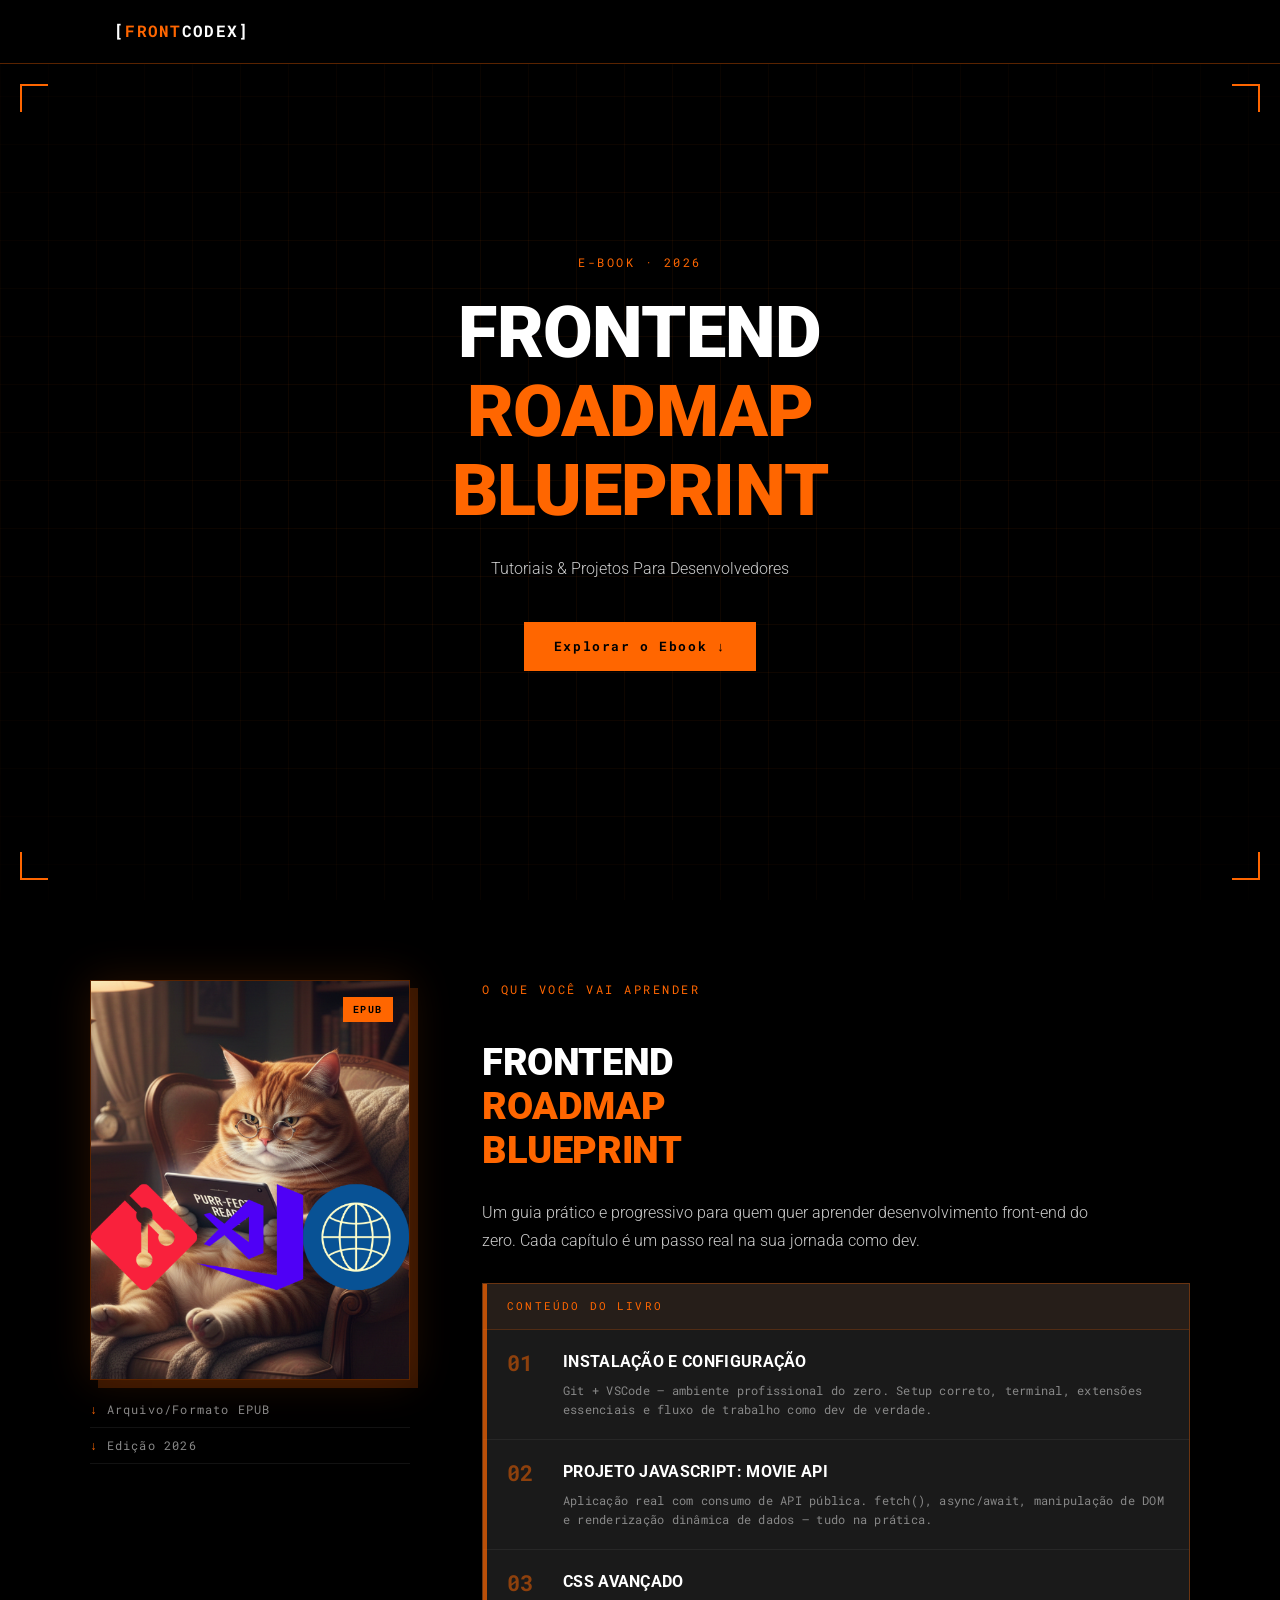
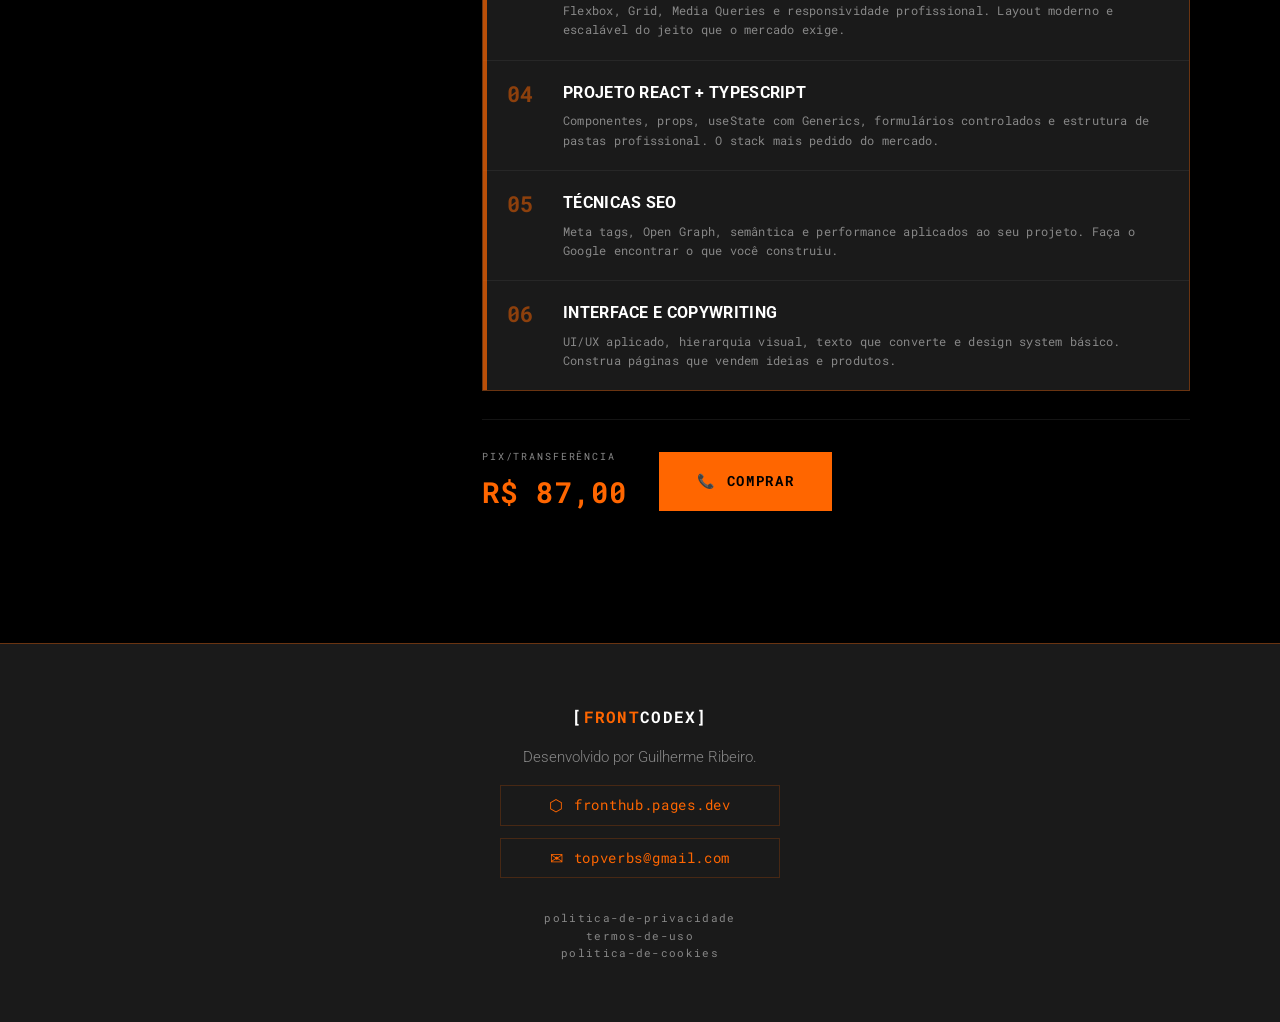
==== index.html @ acf7bf7c "newcodex" ====
<!DOCTYPE html>
<html lang="pt-BR">

<head>
     <meta charset="UTF-8" />
     <meta name="viewport" content="width=device-width, initial-scale=1.0" />
     <title>FRONTCODEX — Roadmap Blueprint 2026</title>
     <link rel="icon" type="image/png" href="./assets/book.png">

     <!-- Google Fonts: Roboto + Roboto Mono -->
     <link rel="preconnect" href="https://fonts.googleapis.com" />
     <link rel="preconnect" href="https://fonts.gstatic.com" crossorigin />
     <link href="https://fonts.googleapis.com/css2?family=Roboto:wght@300;400;700;900&family=Roboto+Mono:wght@400;700&display=swap"
          rel="stylesheet" />

     <!-- AOS CDN -->
     <link rel="stylesheet" href="https://unpkg.com/aos@2.3.4/dist/aos.css" />

     <!-- Estilos locais -->
     <link rel="stylesheet" href="style.css" />
</head>

<body>

     <!-- ═══════════════════════════════════════
       NAV BAR FIXA
  ════════════════════════════════════════ -->
     <nav class="navbar">
          <div class="nav-inner">
               <div class="nav-left">
                    <a href="index.html">
                         <span class="nav-logo">[<span class="accent">FRONT</span>CODEX]</span>
                    </a>
               </div>
          </div>
     </nav>

     <!-- ═══════════════════════════════════════
       HERO SECTION
  ════════════════════════════════════════ -->
     <section class="hero" id="hero">
          <div class="hero-grid-bg" aria-hidden="true"></div>

          <div class="hero-content" data-aos="fade-up" data-aos-duration="800">
               <p class="hero-label">E-BOOK · 2026</p>
               <h1 class="hero-title">
                    Frontend<br />
                    <span class="accent">Roadmap<br>Blueprint</span>
               </h1>
               <p class="hero-title-sub"></p>
               <p style="text-transform: capitalize;" class="hero-sub">
                    Tutoriais & projetos para desenvolvedores
               </p>
               <a href="#ebook" class="btn-primary">Explorar o Ebook ↓</a>
          </div>

          <div class="corner c-tl" aria-hidden="true"></div>
          <div class="corner c-tr" aria-hidden="true"></div>
          <div class="corner c-bl" aria-hidden="true"></div>
          <div class="corner c-br" aria-hidden="true"></div>
     </section>

     <!-- ═══════════════════════════════════════
       SEÇÃO DO E-BOOK
  ════════════════════════════════════════ -->
     <section class="ebook-section" id="ebook">
          <div class="ebook-inner">

               <!-- CAPA DO LIVRO -->
               <div class="book-cover-wrap" data-aos="fade-right" data-aos-duration="800">
                    <div class="book-cover-frame">
                         <img src="./assets/ebook.png" alt="Capa do Ebook: Roadmap Blueprint - Frontend 2026"
                              class="book-cover-img" />
                         <div class="book-badge">EPUB</div>
                    </div>
                    <div class="book-meta">
                         <span class="book-meta-item"><span class="accent">↓</span> Arquivo/Formato EPUB</span>
                         <span class="book-meta-item"><span class="accent">↓</span> Edição 2026</span>

                    </div>
               </div>

               <!-- CONTEÚDO / ÍNDICE -->
               <div class="book-details" data-aos="fade-left" data-aos-duration="800" data-aos-delay="100">
                    <p class="section-label" style="text-align:left; margin-bottom: 12px;">O que você vai aprender</p>
                    <h2 class="book-main-title">Frontend<br /><span class="accent">Roadmap<br>Blueprint</span></h2>
                    <p class="book-desc">
                         Um guia prático e progressivo para quem quer aprender desenvolvimento front-end do zero.
                         Cada capítulo é um passo real na sua jornada como dev.
                    </p>

                    <!-- ÍNDICE / SUMÁRIO -->
                    <div class="summary-wrap">
                         <p class="summary-label">CONTEÚDO DO LIVRO</p>

                         <div class="summary-chapter">
                              <div class="chapter-num">01</div>
                              <div class="chapter-body">
                                   <h3 class="chapter-title">Instalação e Configuração</h3>
                                   <p class="chapter-desc">Git + VSCode — ambiente profissional do zero. Setup correto,
                                        terminal, extensões essenciais e fluxo de trabalho como dev de verdade.</p>
                              </div>
                         </div>

                         <div class="summary-chapter">
                              <div class="chapter-num">02</div>
                              <div class="chapter-body">
                                   <h3 class="chapter-title">Projeto JavaScript: Movie API</h3>
                                   <p class="chapter-desc">Aplicação real com consumo de API pública. fetch(),
                                        async/await, manipulação de DOM e renderização dinâmica de dados — tudo na
                                        prática.</p>
                              </div>
                         </div>

                         <div class="summary-chapter">
                              <div class="chapter-num">03</div>
                              <div class="chapter-body">
                                   <h3 class="chapter-title">CSS Avançado</h3>
                                   <p class="chapter-desc">Flexbox, Grid, Media Queries e responsividade profissional.
                                        Layout moderno e escalável do jeito que o mercado exige.</p>
                              </div>
                         </div>

                         <div class="summary-chapter">
                              <div class="chapter-num">04</div>
                              <div class="chapter-body">
                                   <h3 class="chapter-title">Projeto React + TypeScript</h3>
                                   <p class="chapter-desc">Componentes, props, useState com Generics, formulários
                                        controlados e estrutura de pastas profissional. O stack mais pedido do mercado.
                                   </p>
                              </div>
                         </div>

                         <div class="summary-chapter">
                              <div class="chapter-num">05</div>
                              <div class="chapter-body">
                                   <h3 class="chapter-title">Técnicas SEO</h3>
                                   <p class="chapter-desc">Meta tags, Open Graph, semântica e performance aplicados ao
                                        seu projeto. Faça o Google encontrar o que você construiu.</p>
                              </div>
                         </div>

                         <div class="summary-chapter">
                              <div class="chapter-num">06</div>
                              <div class="chapter-body">
                                   <h3 class="chapter-title">Interface e Copywriting</h3>
                                   <p class="chapter-desc">UI/UX aplicado, hierarquia visual, texto que converte e
                                        design system básico. Construa páginas que vendem ideias e produtos.</p>
                              </div>
                         </div>
                    </div>

                    <!-- PREÇO + BOTÃO COMPRAR -->
                    <div class="buy-block">
                         <div class="buy-price-wrap">
                              <span class="buy-label">Pix/Transferência</span>
                              <span class="card-price">R$ 87,00</span>
                         </div>
                         <a href="https://wa.me/5531996981103" class="btn-primary btn-buy">📞 COMPRAR</a>
                    </div>

               </div>
          </div>
     </section>

     <!-- ═══════════════════════════════════════
       FOOTER COM CONTATOS
  ════════════════════════════════════════ -->
     <footer class="footer" id="contato">
          <div class="footer-inner" data-aos="fade-up">
               <span class="nav-logo">[<span class="accent">FRONT</span>CODEX]</span>
               <p class="footer-desc">Desenvolvido por Guilherme Ribeiro.</p>
               <div class="footer-contacts">

                    <a href="https://fronthub.pages.dev" target="_blank" rel="noopener">
                         <span class="contact-icon">⬡</span> fronthub.pages.dev
                    </a>
                    <a href="mailto:topverbs@gmail.com">
                         <span class="contact-icon">✉</span> topverbs@gmail.com
                    </a>
               </div>
               <p class="footer-copy">
                    <a href="./docs/politica-de-privacidade.html">politica-de-privacidade</a>
                    <br>
                    <a href="./docs/termos-de-uso.html">termos-de-uso</a>
                    <br>
                    <a href="./docs/politica-de-cookies.html">politica-de-cookies</a>
               </p>
          </div>
     </footer>

     <!-- AOS JS CDN -->
     <script src="https://unpkg.com/aos@2.3.4/dist/aos.js"></script>
     <script src="script.js"></script>

</body>

</html>
---- style.css ----
/* ═══════════════════════════════════════════════════════
   style.css — FrontBooks Landing Page
   Tema: Retrô Terminal / TRON / High-Contrast Industrial
════════════════════════════════════════════════════════ */

/* ── VARIÁVEIS ── */
:root {
     --black: #000000;
     --orange: #FF6600;
     --orange-dim: #cc5200;
     --orange-glow: rgba(255, 102, 0, 0.18);
     --white: #ffffff;
     --grey-light: #cccccc;
     --grey-mid: #888888;
     --grey-dark: #1a1a1a;
     --border: rgba(255, 102, 0, 0.35);
     --font-main: 'Roboto', sans-serif;
     --font-mono: 'Roboto Mono', monospace;
     --nav-h: 64px;
}

/* ── RESET ── */
*,
*::before,
*::after {
     box-sizing: border-box;
     margin: 0;
     padding: 0;
}

html {
     scroll-behavior: smooth;
     font-size: 16px;
}

body {
     background-color: var(--black);
     color: var(--white);
     font-family: var(--font-main);
     line-height: 1.6;
     overflow-x: hidden;
}

a {
     color: inherit;
     text-decoration: none;
}

/* ── UTILITÁRIOS ── */
.accent {
     color: var(--orange);
}

/* ══════════════════════════════════════════════════════
   NAV BAR FIXA
══════════════════════════════════════════════════════ */
.navbar {
     position: fixed;
     top: 0;
     left: 0;
     width: 100%;
     height: var(--nav-h);
     background: rgba(0, 0, 0, 0.92);
     border-bottom: 1px solid var(--border);
     backdrop-filter: blur(6px);
     z-index: 999;
}

.nav-inner {
     max-width: 1100px;
     margin: 0 auto;
     height: 100%;
     padding: 0 24px;
     display: flex;
     align-items: center;
     justify-content: flex-start;
}

.nav-left {
     display: flex;
     align-items: center;
     gap: 28px;
}

.nav-logo {
     font-family: var(--font-mono);
     font-size: 1rem;
     font-weight: 700;
     letter-spacing: 0.08em;
     color: var(--white);
     user-select: none;
}

.nav-links {
     display: flex;
     align-items: center;
     gap: 28px;
}

.nav-links a {
     font-family: var(--font-mono);
     font-size: 0.78rem;
     letter-spacing: 0.1em;
     color: var(--grey-light);
     transition: color 0.2s;
}

.nav-links a:hover {
     color: var(--orange);
}

.btn-nav {
     font-family: var(--font-mono);
     font-size: 0.75rem;
     font-weight: 700;
     letter-spacing: 0.12em;
     color: var(--orange) !important;
     border: 1px solid var(--orange);
     padding: 8px 18px;
     transition: background 0.2s, color 0.2s;
}

.btn-nav:hover {
     background: var(--orange);
     color: var(--black) !important;
}

/* ══════════════════════════════════════════════════════
   BOTÃO PRIMÁRIO
══════════════════════════════════════════════════════ */
.btn-primary {
     display: inline-block;
     font-family: var(--font-mono);
     font-size: 0.82rem;
     font-weight: 700;
     letter-spacing: 0.12em;
     color: var(--black);
     background: var(--orange);
     border: 2px solid var(--orange);
     padding: 12px 28px;
     cursor: pointer;
     transition: background 0.2s, color 0.2s, box-shadow 0.2s;
     white-space: nowrap;
}

.btn-primary:hover {
     background: transparent;
     color: var(--orange);
     box-shadow: 0 0 18px var(--orange-glow);
}

/* ══════════════════════════════════════════════════════
   HERO SECTION
══════════════════════════════════════════════════════ */
.hero {
     position: relative;
     min-height: 100vh;
     display: flex;
     align-items: center;
     justify-content: center;
     padding: calc(var(--nav-h) + 40px) 24px 80px;
     overflow: hidden;
}

.hero-grid-bg {
     position: absolute;
     inset: 0;
     background-image:
          linear-gradient(rgba(255, 102, 0, 0.06) 1px, transparent 1px),
          linear-gradient(90deg, rgba(255, 102, 0, 0.06) 1px, transparent 1px);
     background-size: 48px 48px;
     pointer-events: none;
     z-index: 0;
}

.hero::before {
     content: '';
     position: absolute;
     inset: 0;
     background: radial-gradient(ellipse at center, transparent 40%, rgba(0, 0, 0, 0.85) 100%);
     z-index: 1;
     pointer-events: none;
}

.hero-content {
     position: relative;
     z-index: 2;
     text-align: center;
     max-width: 820px;
}

.hero-label {
     font-family: var(--font-mono);
     font-size: 0.78rem;
     letter-spacing: 0.2em;
     color: var(--orange);
     margin-bottom: 20px;
     text-transform: uppercase;
}

.hero-title {
     font-family: var(--font-main);
     font-size: clamp(2.2rem, 6vw, 4.5rem);
     font-weight: 900;
     line-height: 1.1;
     letter-spacing: -0.01em;
     text-transform: uppercase;
     color: var(--white);
     margin-bottom: 12px;
}

.hero-title-sub {
     font-family: var(--font-mono);
     font-size: clamp(0.9rem, 2vw, 1.1rem);
     font-weight: 700;
     letter-spacing: 0.15em;
     color: var(--orange);
     text-transform: uppercase;
     margin-bottom: 24px;
}

.hero-sub {
     font-size: 1rem;
     color: var(--grey-light);
     font-weight: 300;
     margin-bottom: 40px;
     line-height: 1.7;
}

.corner {
     position: absolute;
     width: 28px;
     height: 28px;
     z-index: 2;
     pointer-events: none;
}

.c-tl {
     top: calc(var(--nav-h) + 20px);
     left: 20px;
     border-top: 2px solid var(--orange);
     border-left: 2px solid var(--orange);
}

.c-tr {
     top: calc(var(--nav-h) + 20px);
     right: 20px;
     border-top: 2px solid var(--orange);
     border-right: 2px solid var(--orange);
}

.c-bl {
     bottom: 20px;
     left: 20px;
     border-bottom: 2px solid var(--orange);
     border-left: 2px solid var(--orange);
}

.c-br {
     bottom: 20px;
     right: 20px;
     border-bottom: 2px solid var(--orange);
     border-right: 2px solid var(--orange);
}

/* ══════════════════════════════════════════════════════
   SEÇÃO E-BOOK (PRODUTO ÚNICO)
══════════════════════════════════════════════════════ */
.ebook-section {
     padding: 80px 24px 100px;
}

.ebook-inner {
     max-width: 1100px;
     margin: 0 auto;
     display: grid;
     grid-template-columns: 320px 1fr;
     gap: 72px;
     align-items: start;
}

/* ── CAPA DO LIVRO ── */
.book-cover-wrap {
     position: sticky;
     top: calc(var(--nav-h) + 32px);
     display: flex;
     flex-direction: column;
     align-items: center;
     gap: 20px;
}

.book-cover-frame {
     position: relative;
     width: 100%;
     aspect-ratio: 4 / 5;
     border: 1px solid var(--border);
     overflow: hidden;
     box-shadow: 0 0 40px rgba(255, 102, 0, 0.15), 8px 8px 0 rgba(255, 102, 0, 0.2);
     transition: box-shadow 0.3s;
}

.book-cover-frame:hover {
     box-shadow: 0 0 60px rgba(255, 102, 0, 0.3), 8px 8px 0 rgba(255, 102, 0, 0.4);
}

.book-cover-img {
     width: 100%;
     height: 100%;
     object-fit: cover;
     display: block;
}

.book-badge {
     position: absolute;
     top: 16px;
     right: 16px;
     font-family: var(--font-mono);
     font-size: 0.65rem;
     font-weight: 700;
     letter-spacing: 0.15em;
     color: var(--black);
     background: var(--orange);
     padding: 4px 10px;
}

.book-meta {
     display: flex;
     flex-direction: column;
     gap: 8px;
     width: 100%;
}

.book-meta-item {
     font-family: var(--font-mono);
     font-size: 0.75rem;
     letter-spacing: 0.1em;
     color: var(--grey-mid);
     border-bottom: 1px solid rgba(255, 255, 255, 0.07);
     padding-bottom: 8px;
}

/* ── DETALHES DO LIVRO ── */
.book-details {
     display: flex;
     flex-direction: column;
     gap: 28px;
}

.section-label {
     font-family: var(--font-mono);
     font-size: 0.78rem;
     letter-spacing: 0.2em;
     color: var(--orange);
     text-transform: uppercase;
}

.book-main-title {
     font-size: clamp(1.6rem, 3vw, 2.4rem);
     font-weight: 900;
     line-height: 1.15;
     letter-spacing: -0.01em;
     text-transform: uppercase;
     color: var(--white);
}

.book-desc {
     font-size: 0.97rem;
     color: var(--grey-light);
     font-weight: 300;
     line-height: 1.75;
     max-width: 620px;
}

/* ── SUMÁRIO / ÍNDICE ── */
.summary-wrap {
     display: flex;
     flex-direction: column;
     gap: 0;
     border: 1px solid var(--border);
     background: var(--grey-dark);
     position: relative;
}

.summary-wrap::before {
     content: '';
     position: absolute;
     left: 0;
     top: 0;
     bottom: 0;
     width: 4px;
     background: var(--orange);
     opacity: 0.7;
}

.summary-label {
     font-family: var(--font-mono);
     font-size: 0.68rem;
     letter-spacing: 0.2em;
     color: var(--orange);
     padding: 14px 20px 14px 24px;
     border-bottom: 1px solid rgba(255, 102, 0, 0.2);
     background: rgba(255, 102, 0, 0.05);
}

.summary-chapter {
     display: flex;
     align-items: flex-start;
     gap: 20px;
     padding: 20px 24px;
     border-bottom: 1px solid rgba(255, 255, 255, 0.06);
     transition: background 0.2s;
}

.summary-chapter:last-child {
     border-bottom: none;
}

.summary-chapter:hover {
     background: rgba(255, 102, 0, 0.05);
}

.chapter-num {
     font-family: var(--font-mono);
     font-size: 1.4rem;
     font-weight: 700;
     color: var(--orange);
     opacity: 0.5;
     line-height: 1.2;
     min-width: 36px;
     flex-shrink: 0;
}

.chapter-body {
     display: flex;
     flex-direction: column;
     gap: 6px;
}

.chapter-title {
     font-size: 0.97rem;
     font-weight: 700;
     letter-spacing: 0.02em;
     color: var(--white);
     text-transform: uppercase;
}

.chapter-desc {
     font-family: var(--font-mono);
     font-size: 0.75rem;
     color: var(--grey-mid);
     line-height: 1.6;
     letter-spacing: 0.02em;
}

/* ── BLOCO DE COMPRA ── */
.buy-block {
     display: flex;
     align-items: center;
     gap: 32px;
     padding: 28px 0;
     border-top: 1px solid rgba(255, 255, 255, 0.08);
     flex-wrap: wrap;
}

.buy-price-wrap {
     display: flex;
     flex-direction: column;
     gap: 4px;
}

.buy-label {
     font-family: var(--font-mono);
     font-size: 0.65rem;
     letter-spacing: 0.18em;
     color: var(--grey-mid);
     text-transform: uppercase;
}

.card-price {
     font-family: var(--font-mono);
     font-size: 1.8rem;
     font-weight: 700;
     color: var(--orange);
     letter-spacing: 0.04em;
}

.btn-buy {
     font-size: 0.88rem;
     padding: 16px 36px;
}

/* ══════════════════════════════════════════════════════
   FOOTER
══════════════════════════════════════════════════════ */
.footer {
     background: var(--grey-dark);
     border-top: 1px solid var(--border);
     padding: 60px 24px;
     text-align: center;
}

.footer-inner {
     max-width: 600px;
     margin: 0 auto;
     display: flex;
     flex-direction: column;
     align-items: center;
     gap: 16px;
}

.footer-desc {
     font-size: 0.92rem;
     color: var(--grey-mid);
     font-weight: 300;
}

.footer-contacts {
     display: flex;
     flex-direction: column;
     gap: 12px;
     align-items: center;
}

.footer-contacts a {
     font-family: var(--font-mono);
     font-size: 0.88rem;
     color: var(--orange);
     letter-spacing: 0.05em;
     display: flex;
     align-items: center;
     gap: 10px;
     padding: 8px 20px;
     border: 1px solid rgba(255, 102, 0, 0.2);
     transition: border-color 0.2s, background 0.2s, color 0.2s;
     min-width: 280px;
     justify-content: center;
}

.footer-contacts a:hover {
     border-color: var(--orange);
     background: var(--orange-glow);
     color: var(--white);
}

.contact-icon {
     font-size: 1rem;
     color: var(--orange);
     line-height: 1;
}

.footer-copy {
     font-family: var(--font-mono);
     font-size: 0.68rem;
     letter-spacing: 0.12em;
     color: var(--grey-mid);
     margin-top: 16px;
}

/* ══════════════════════════════════════════════════════
   RESPONSIVIDADE
══════════════════════════════════════════════════════ */
@media (max-width: 900px) {
     .ebook-inner {
          grid-template-columns: 1fr;
          gap: 48px;
     }

     .book-cover-wrap {
          position: static;
          max-width: 320px;
          margin: 0 auto;
     }
}

@media (max-width: 768px) {
     .nav-links a:not(.btn-nav) {
          display: none;
     }

     .hero-title {
          font-size: clamp(1.9rem, 9vw, 3rem);
     }

     .hero-sub {
          font-size: 0.92rem;
     }

     .buy-block {
          flex-direction: column;
          align-items: flex-start;
          gap: 20px;
     }

     .btn-buy {
          width: 100%;
          text-align: center;
     }
}

@media (max-width: 480px) {
     .hero-label {
          font-size: 0.65rem;
     }

     .section-label {
          font-size: 0.65rem;
     }

     .ebook-section {
          padding: 60px 16px 80px;
     }

     .summary-chapter {
          padding: 16px 16px 16px 20px;
          gap: 14px;
     }

     .chapter-num {
          font-size: 1.1rem;
     }
}
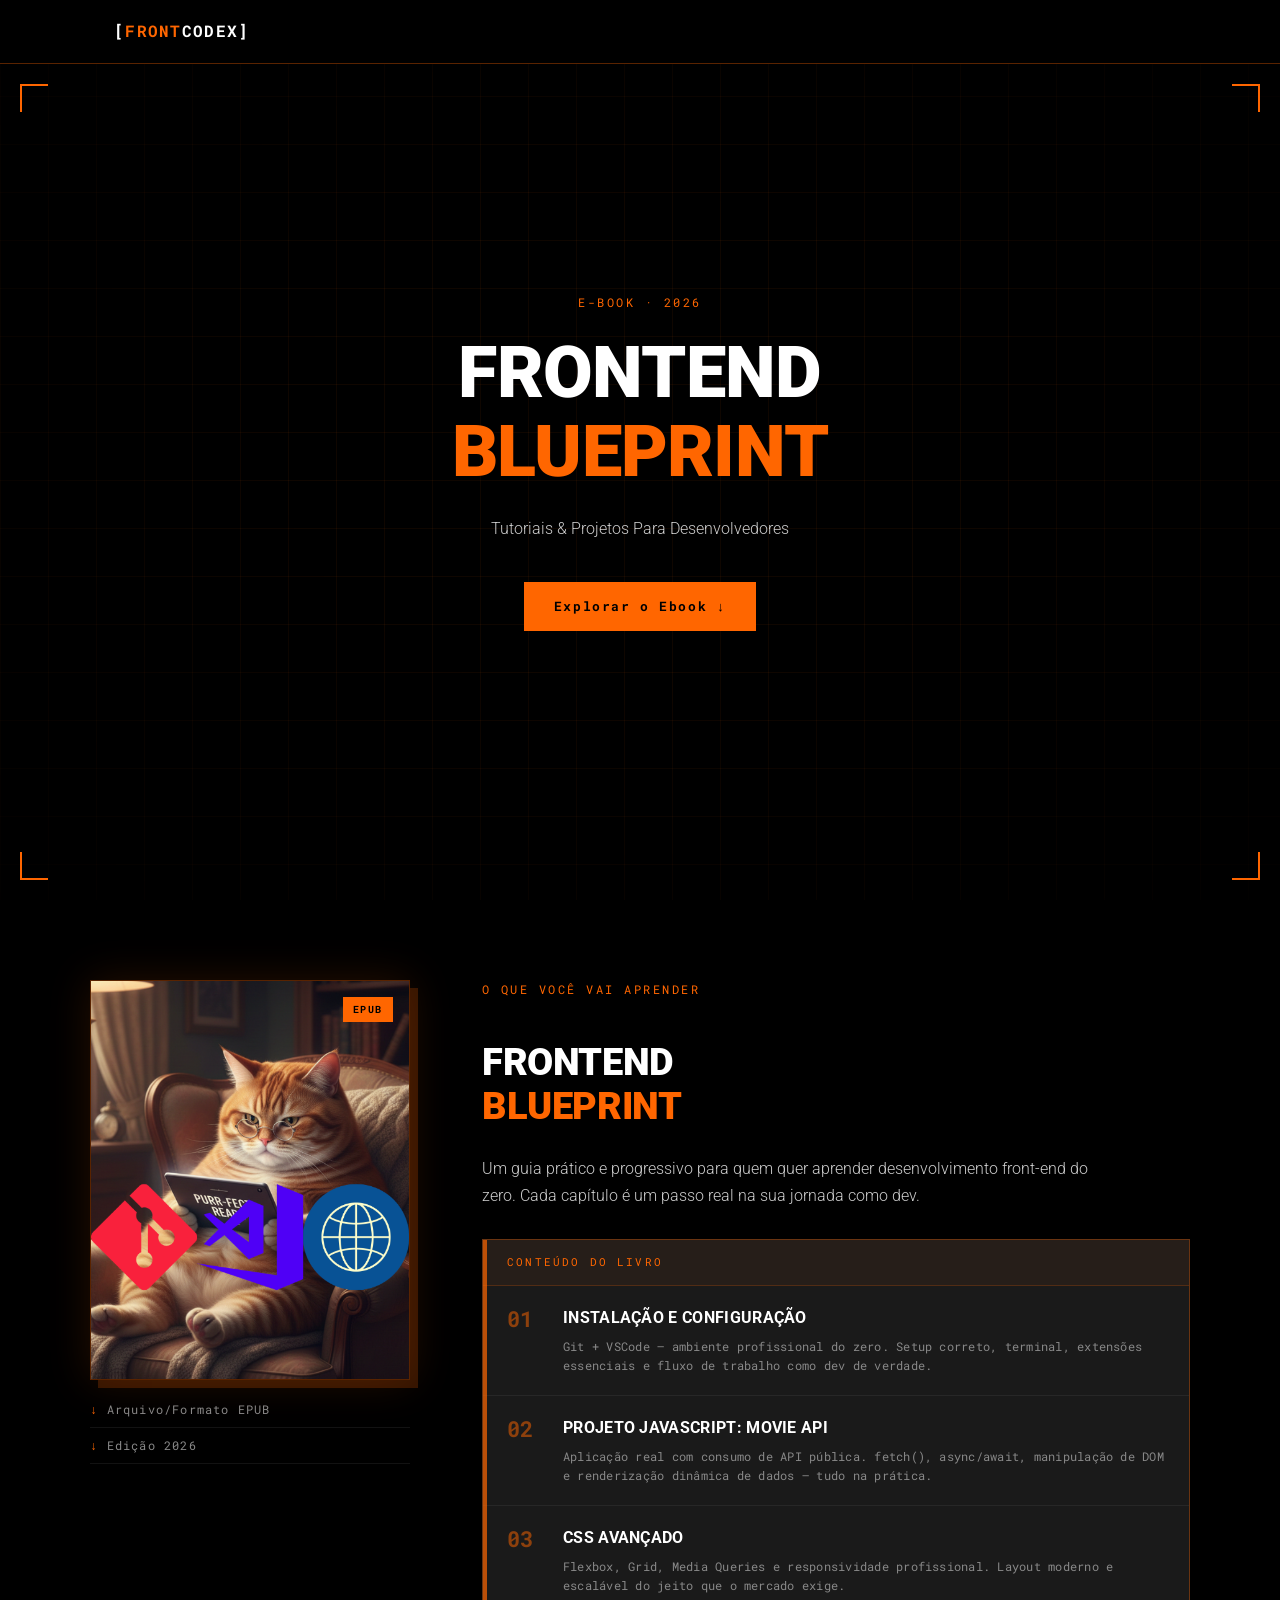
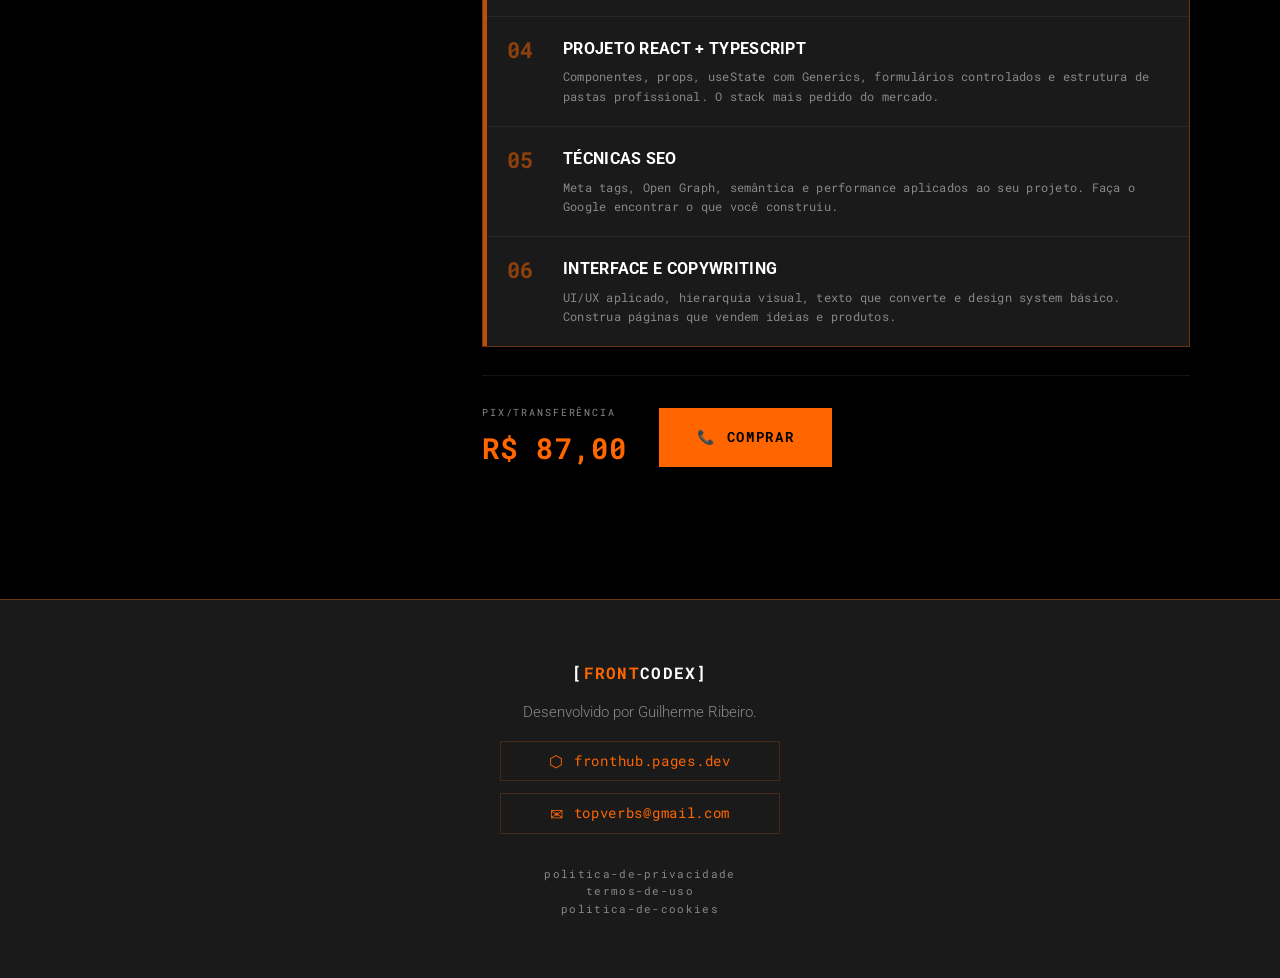
==== commit 86ff2683: "newentry" ====
--- a/index.html
+++ b/index.html
@@ -4,7 +4,7 @@
 <head>
      <meta charset="UTF-8" />
      <meta name="viewport" content="width=device-width, initial-scale=1.0" />
-     <title>FRONTCODEX — Roadmap Blueprint 2026</title>
+     <title>FRONTCODEX — Frontend Blueprint 2026</title>
      <link rel="icon" type="image/png" href="./assets/book.png">
 
      <!-- Google Fonts: Roboto + Roboto Mono -->
@@ -45,7 +45,7 @@
                <p class="hero-label">E-BOOK · 2026</p>
                <h1 class="hero-title">
                     Frontend<br />
-                    <span class="accent">Roadmap<br>Blueprint</span>
+                    <span class="accent">Blueprint</span>
                </h1>
                <p class="hero-title-sub"></p>
                <p style="text-transform: capitalize;" class="hero-sub">
@@ -69,7 +69,7 @@
                <!-- CAPA DO LIVRO -->
                <div class="book-cover-wrap" data-aos="fade-right" data-aos-duration="800">
                     <div class="book-cover-frame">
-                         <img src="./assets/ebook.png" alt="Capa do Ebook: Roadmap Blueprint - Frontend 2026"
+                         <img src="./assets/ebook.png" alt="Capa do Ebook: Blueprint - Frontend 2026"
                               class="book-cover-img" />
                          <div class="book-badge">EPUB</div>
                     </div>
@@ -83,7 +83,7 @@
                <!-- CONTEÚDO / ÍNDICE -->
                <div class="book-details" data-aos="fade-left" data-aos-duration="800" data-aos-delay="100">
                     <p class="section-label" style="text-align:left; margin-bottom: 12px;">O que você vai aprender</p>
-                    <h2 class="book-main-title">Frontend<br /><span class="accent">Roadmap<br>Blueprint</span></h2>
+                    <h2 class="book-main-title">Frontend<br /><span class="accent">Blueprint</span></h2>
                     <p class="book-desc">
                          Um guia prático e progressivo para quem quer aprender desenvolvimento front-end do zero.
                          Cada capítulo é um passo real na sua jornada como dev.
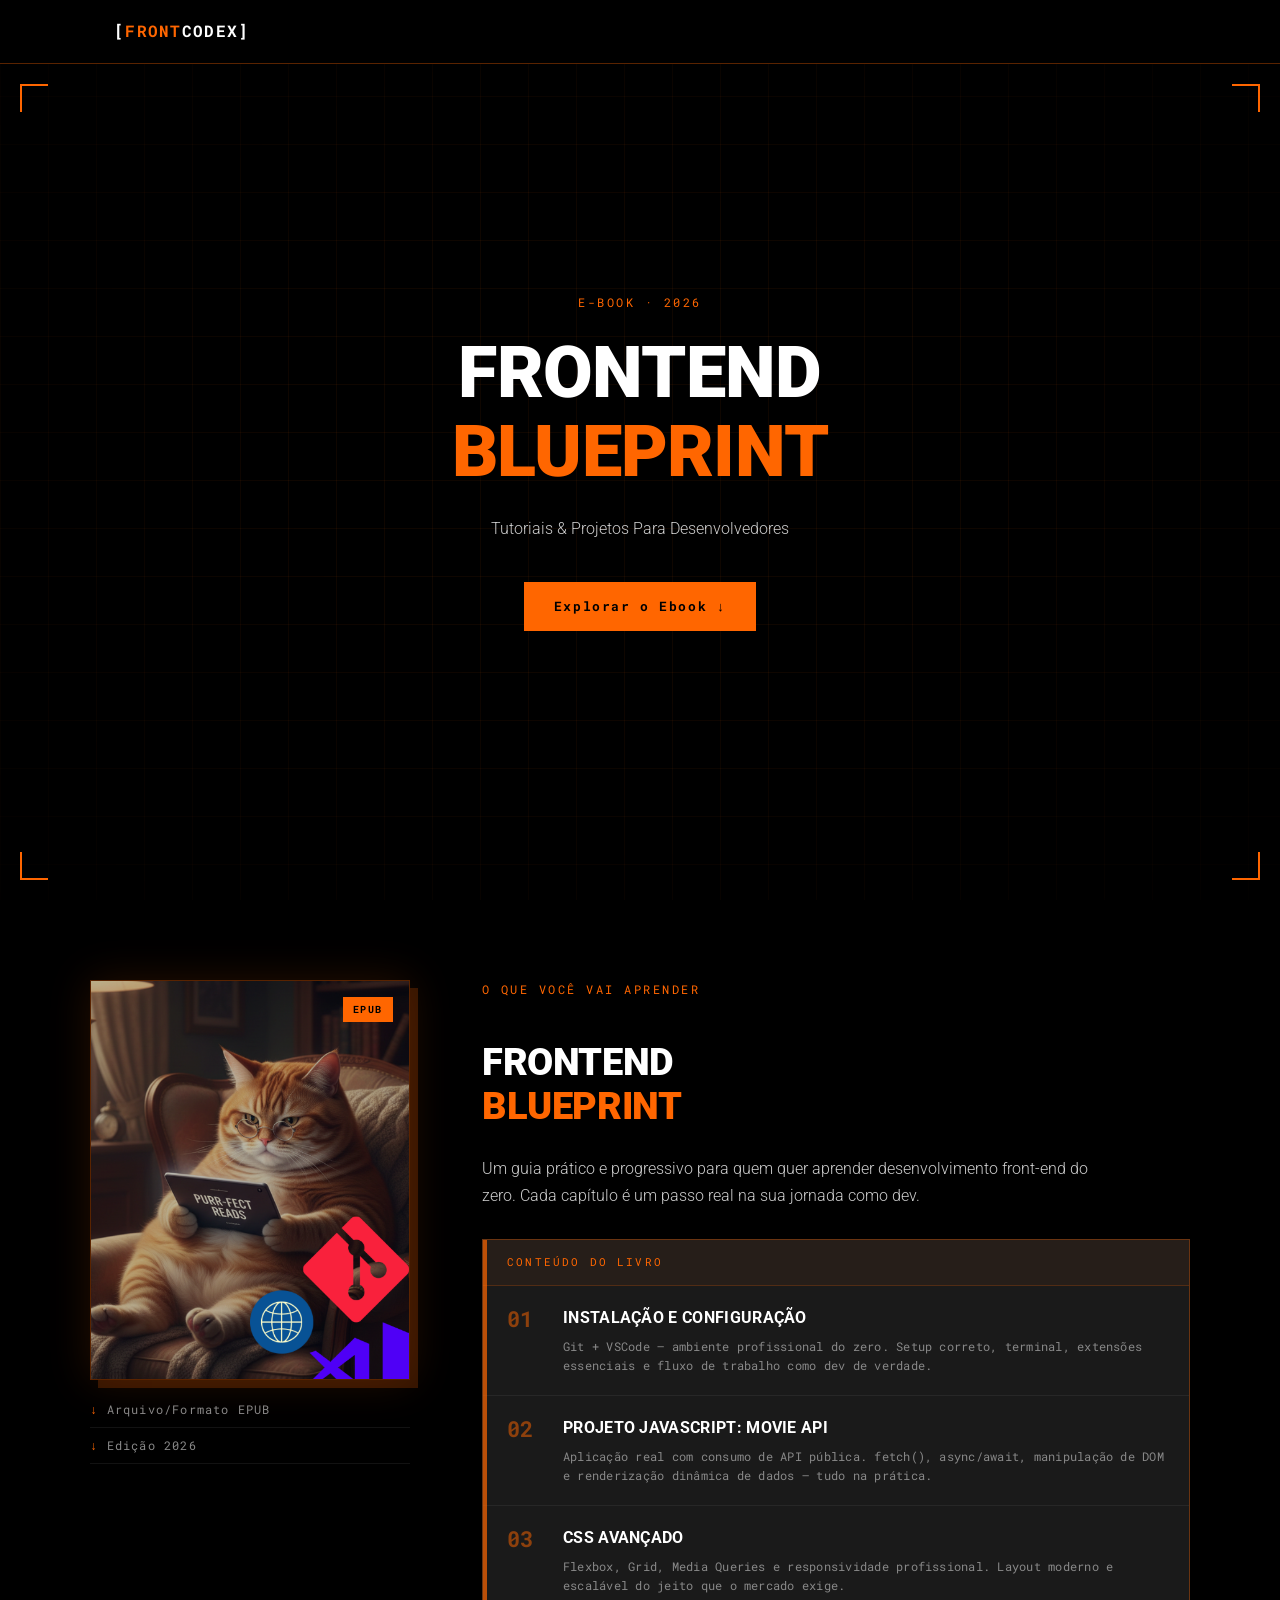
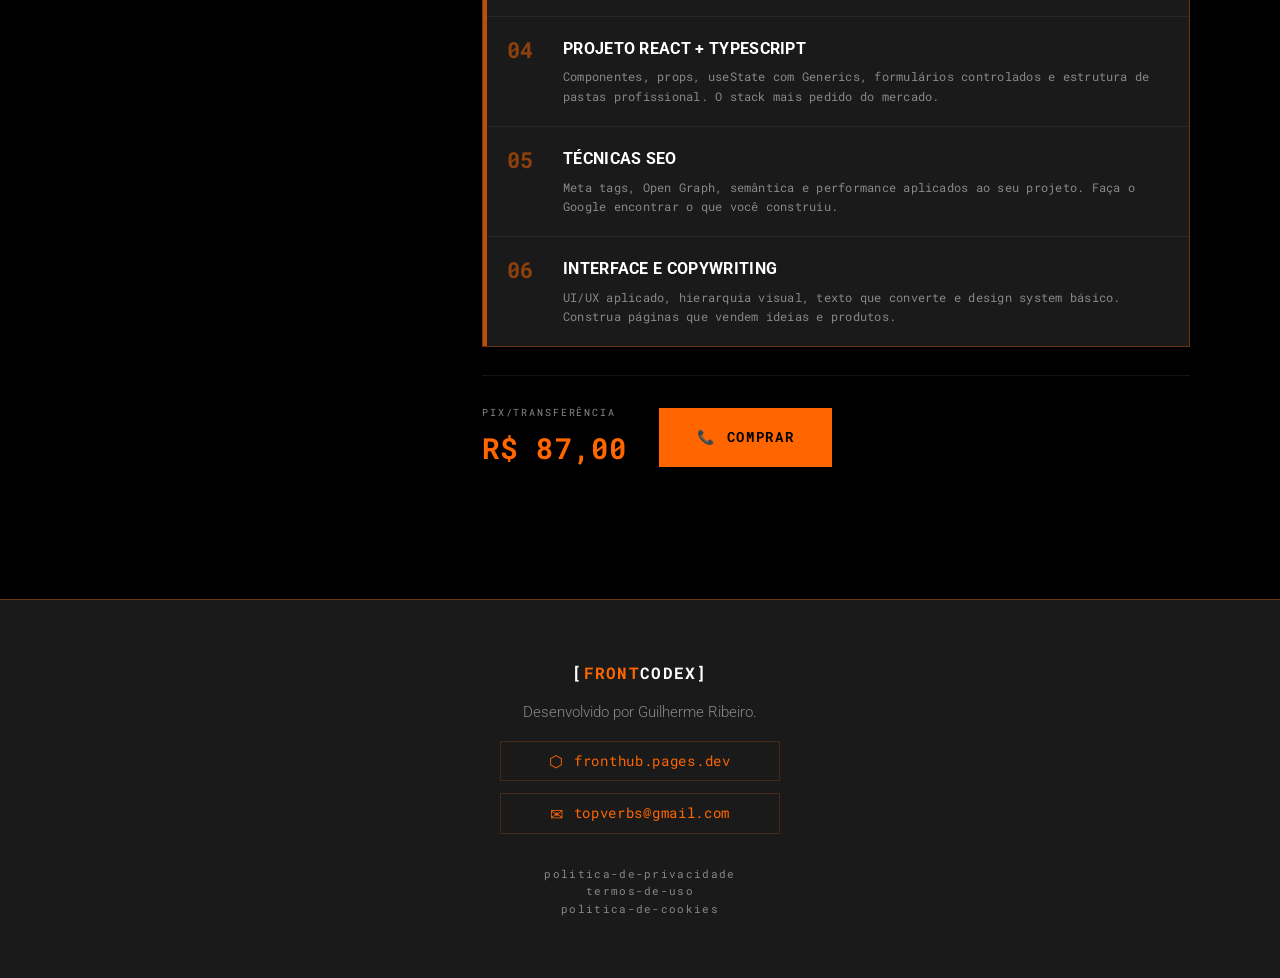
==== commit f0be4aee: "up" ====
--- a/index.html
+++ b/index.html
@@ -5,7 +5,7 @@
      <meta charset="UTF-8" />
      <meta name="viewport" content="width=device-width, initial-scale=1.0" />
      <title>FRONTCODEX — Frontend Blueprint 2026</title>
-     <link rel="icon" type="image/png" href="./assets/book.png">
+     <link rel="icon" type="image/png" href="./assets/icons/orange_cube.png">
 
      <!-- Google Fonts: Roboto + Roboto Mono -->
      <link rel="preconnect" href="https://fonts.googleapis.com" />
@@ -17,7 +17,7 @@
      <link rel="stylesheet" href="https://unpkg.com/aos@2.3.4/dist/aos.css" />
 
      <!-- Estilos locais -->
-     <link rel="stylesheet" href="style.css" />
+     <link rel="stylesheet" href="main.css" />
 </head>
 
 <body>
@@ -69,7 +69,7 @@
                <!-- CAPA DO LIVRO -->
                <div class="book-cover-wrap" data-aos="fade-right" data-aos-duration="800">
                     <div class="book-cover-frame">
-                         <img src="./assets/ebook.png" alt="Capa do Ebook: Blueprint - Frontend 2026"
+                         <img src="./assets/img/bookcover.png" alt="Capa do Ebook: Blueprint - Frontend 2026"
                               class="book-cover-img" />
                          <div class="book-badge">EPUB</div>
                     </div>
@@ -191,7 +191,7 @@
 
      <!-- AOS JS CDN -->
      <script src="https://unpkg.com/aos@2.3.4/dist/aos.js"></script>
-     <script src="script.js"></script>
+     <script src="main.js"></script>
 
 </body>
 
--- a/main.css
+++ b/main.css
@@ -0,0 +1,621 @@
+/* ═══════════════════════════════════════════════════════
+   style.css — FrontBooks Landing Page
+   Tema: Retrô Terminal / TRON / High-Contrast Industrial
+════════════════════════════════════════════════════════ */
+
+/* ── VARIÁVEIS ── */
+:root {
+     --black: #000000;
+     --orange: #FF6600;
+     --orange-dim: #cc5200;
+     --orange-glow: rgba(255, 102, 0, 0.18);
+     --white: #ffffff;
+     --grey-light: #cccccc;
+     --grey-mid: #888888;
+     --grey-dark: #1a1a1a;
+     --border: rgba(255, 102, 0, 0.35);
+     --font-main: 'Roboto', sans-serif;
+     --font-mono: 'Roboto Mono', monospace;
+     --nav-h: 64px;
+}
+
+/* ── RESET ── */
+*,
+*::before,
+*::after {
+     box-sizing: border-box;
+     margin: 0;
+     padding: 0;
+}
+
+html {
+     scroll-behavior: smooth;
+     font-size: 16px;
+}
+
+body {
+     background-color: var(--black);
+     color: var(--white);
+     font-family: var(--font-main);
+     line-height: 1.6;
+     overflow-x: hidden;
+}
+
+a {
+     color: inherit;
+     text-decoration: none;
+}
+
+/* ── UTILITÁRIOS ── */
+.accent {
+     color: var(--orange);
+}
+
+/* ══════════════════════════════════════════════════════
+   NAV BAR FIXA
+══════════════════════════════════════════════════════ */
+.navbar {
+     position: fixed;
+     top: 0;
+     left: 0;
+     width: 100%;
+     height: var(--nav-h);
+     background: rgba(0, 0, 0, 0.92);
+     border-bottom: 1px solid var(--border);
+     backdrop-filter: blur(6px);
+     z-index: 999;
+}
+
+.nav-inner {
+     max-width: 1100px;
+     margin: 0 auto;
+     height: 100%;
+     padding: 0 24px;
+     display: flex;
+     align-items: center;
+     justify-content: flex-start;
+}
+
+.nav-left {
+     display: flex;
+     align-items: center;
+     gap: 28px;
+}
+
+.nav-logo {
+     font-family: var(--font-mono);
+     font-size: 1rem;
+     font-weight: 700;
+     letter-spacing: 0.08em;
+     color: var(--white);
+     user-select: none;
+}
+
+.nav-links {
+     display: flex;
+     align-items: center;
+     gap: 28px;
+}
+
+.nav-links a {
+     font-family: var(--font-mono);
+     font-size: 0.78rem;
+     letter-spacing: 0.1em;
+     color: var(--grey-light);
+     transition: color 0.2s;
+}
+
+.nav-links a:hover {
+     color: var(--orange);
+}
+
+.btn-nav {
+     font-family: var(--font-mono);
+     font-size: 0.75rem;
+     font-weight: 700;
+     letter-spacing: 0.12em;
+     color: var(--orange) !important;
+     border: 1px solid var(--orange);
+     padding: 8px 18px;
+     transition: background 0.2s, color 0.2s;
+}
+
+.btn-nav:hover {
+     background: var(--orange);
+     color: var(--black) !important;
+}
+
+/* ══════════════════════════════════════════════════════
+   BOTÃO PRIMÁRIO
+══════════════════════════════════════════════════════ */
+.btn-primary {
+     display: inline-block;
+     font-family: var(--font-mono);
+     font-size: 0.82rem;
+     font-weight: 700;
+     letter-spacing: 0.12em;
+     color: var(--black);
+     background: var(--orange);
+     border: 2px solid var(--orange);
+     padding: 12px 28px;
+     cursor: pointer;
+     transition: background 0.2s, color 0.2s, box-shadow 0.2s;
+     white-space: nowrap;
+}
+
+.btn-primary:hover {
+     background: transparent;
+     color: var(--orange);
+     box-shadow: 0 0 18px var(--orange-glow);
+}
+
+/* ══════════════════════════════════════════════════════
+   HERO SECTION
+══════════════════════════════════════════════════════ */
+.hero {
+     position: relative;
+     min-height: 100vh;
+     display: flex;
+     align-items: center;
+     justify-content: center;
+     padding: calc(var(--nav-h) + 40px) 24px 80px;
+     overflow: hidden;
+}
+
+.hero-grid-bg {
+     position: absolute;
+     inset: 0;
+     background-image:
+          linear-gradient(rgba(255, 102, 0, 0.06) 1px, transparent 1px),
+          linear-gradient(90deg, rgba(255, 102, 0, 0.06) 1px, transparent 1px);
+     background-size: 48px 48px;
+     pointer-events: none;
+     z-index: 0;
+}
+
+.hero::before {
+     content: '';
+     position: absolute;
+     inset: 0;
+     background: radial-gradient(ellipse at center, transparent 40%, rgba(0, 0, 0, 0.85) 100%);
+     z-index: 1;
+     pointer-events: none;
+}
+
+.hero-content {
+     position: relative;
+     z-index: 2;
+     text-align: center;
+     max-width: 820px;
+}
+
+.hero-label {
+     font-family: var(--font-mono);
+     font-size: 0.78rem;
+     letter-spacing: 0.2em;
+     color: var(--orange);
+     margin-bottom: 20px;
+     text-transform: uppercase;
+}
+
+.hero-title {
+     font-family: var(--font-main);
+     font-size: clamp(2.2rem, 6vw, 4.5rem);
+     font-weight: 900;
+     line-height: 1.1;
+     letter-spacing: -0.01em;
+     text-transform: uppercase;
+     color: var(--white);
+     margin-bottom: 12px;
+}
+
+.hero-title-sub {
+     font-family: var(--font-mono);
+     font-size: clamp(0.9rem, 2vw, 1.1rem);
+     font-weight: 700;
+     letter-spacing: 0.15em;
+     color: var(--orange);
+     text-transform: uppercase;
+     margin-bottom: 24px;
+}
+
+.hero-sub {
+     font-size: 1rem;
+     color: var(--grey-light);
+     font-weight: 300;
+     margin-bottom: 40px;
+     line-height: 1.7;
+}
+
+.corner {
+     position: absolute;
+     width: 28px;
+     height: 28px;
+     z-index: 2;
+     pointer-events: none;
+}
+
+.c-tl {
+     top: calc(var(--nav-h) + 20px);
+     left: 20px;
+     border-top: 2px solid var(--orange);
+     border-left: 2px solid var(--orange);
+}
+
+.c-tr {
+     top: calc(var(--nav-h) + 20px);
+     right: 20px;
+     border-top: 2px solid var(--orange);
+     border-right: 2px solid var(--orange);
+}
+
+.c-bl {
+     bottom: 20px;
+     left: 20px;
+     border-bottom: 2px solid var(--orange);
+     border-left: 2px solid var(--orange);
+}
+
+.c-br {
+     bottom: 20px;
+     right: 20px;
+     border-bottom: 2px solid var(--orange);
+     border-right: 2px solid var(--orange);
+}
+
+/* ══════════════════════════════════════════════════════
+   SEÇÃO E-BOOK (PRODUTO ÚNICO)
+══════════════════════════════════════════════════════ */
+.ebook-section {
+     padding: 80px 24px 100px;
+}
+
+.ebook-inner {
+     max-width: 1100px;
+     margin: 0 auto;
+     display: grid;
+     grid-template-columns: 320px 1fr;
+     gap: 72px;
+     align-items: start;
+}
+
+/* ── CAPA DO LIVRO ── */
+.book-cover-wrap {
+     position: sticky;
+     top: calc(var(--nav-h) + 32px);
+     display: flex;
+     flex-direction: column;
+     align-items: center;
+     gap: 20px;
+}
+
+.book-cover-frame {
+     position: relative;
+     width: 100%;
+     aspect-ratio: 4 / 5;
+     border: 1px solid var(--border);
+     overflow: hidden;
+     box-shadow: 0 0 40px rgba(255, 102, 0, 0.15), 8px 8px 0 rgba(255, 102, 0, 0.2);
+     transition: box-shadow 0.3s;
+}
+
+.book-cover-frame:hover {
+     box-shadow: 0 0 60px rgba(255, 102, 0, 0.3), 8px 8px 0 rgba(255, 102, 0, 0.4);
+}
+
+.book-cover-img {
+     width: 100%;
+     height: 100%;
+     object-fit: cover;
+     display: block;
+}
+
+.book-badge {
+     position: absolute;
+     top: 16px;
+     right: 16px;
+     font-family: var(--font-mono);
+     font-size: 0.65rem;
+     font-weight: 700;
+     letter-spacing: 0.15em;
+     color: var(--black);
+     background: var(--orange);
+     padding: 4px 10px;
+}
+
+.book-meta {
+     display: flex;
+     flex-direction: column;
+     gap: 8px;
+     width: 100%;
+}
+
+.book-meta-item {
+     font-family: var(--font-mono);
+     font-size: 0.75rem;
+     letter-spacing: 0.1em;
+     color: var(--grey-mid);
+     border-bottom: 1px solid rgba(255, 255, 255, 0.07);
+     padding-bottom: 8px;
+}
+
+/* ── DETALHES DO LIVRO ── */
+.book-details {
+     display: flex;
+     flex-direction: column;
+     gap: 28px;
+}
+
+.section-label {
+     font-family: var(--font-mono);
+     font-size: 0.78rem;
+     letter-spacing: 0.2em;
+     color: var(--orange);
+     text-transform: uppercase;
+}
+
+.book-main-title {
+     font-size: clamp(1.6rem, 3vw, 2.4rem);
+     font-weight: 900;
+     line-height: 1.15;
+     letter-spacing: -0.01em;
+     text-transform: uppercase;
+     color: var(--white);
+}
+
+.book-desc {
+     font-size: 0.97rem;
+     color: var(--grey-light);
+     font-weight: 300;
+     line-height: 1.75;
+     max-width: 620px;
+}
+
+/* ── SUMÁRIO / ÍNDICE ── */
+.summary-wrap {
+     display: flex;
+     flex-direction: column;
+     gap: 0;
+     border: 1px solid var(--border);
+     background: var(--grey-dark);
+     position: relative;
+}
+
+.summary-wrap::before {
+     content: '';
+     position: absolute;
+     left: 0;
+     top: 0;
+     bottom: 0;
+     width: 4px;
+     background: var(--orange);
+     opacity: 0.7;
+}
+
+.summary-label {
+     font-family: var(--font-mono);
+     font-size: 0.68rem;
+     letter-spacing: 0.2em;
+     color: var(--orange);
+     padding: 14px 20px 14px 24px;
+     border-bottom: 1px solid rgba(255, 102, 0, 0.2);
+     background: rgba(255, 102, 0, 0.05);
+}
+
+.summary-chapter {
+     display: flex;
+     align-items: flex-start;
+     gap: 20px;
+     padding: 20px 24px;
+     border-bottom: 1px solid rgba(255, 255, 255, 0.06);
+     transition: background 0.2s;
+}
+
+.summary-chapter:last-child {
+     border-bottom: none;
+}
+
+.summary-chapter:hover {
+     background: rgba(255, 102, 0, 0.05);
+}
+
+.chapter-num {
+     font-family: var(--font-mono);
+     font-size: 1.4rem;
+     font-weight: 700;
+     color: var(--orange);
+     opacity: 0.5;
+     line-height: 1.2;
+     min-width: 36px;
+     flex-shrink: 0;
+}
+
+.chapter-body {
+     display: flex;
+     flex-direction: column;
+     gap: 6px;
+}
+
+.chapter-title {
+     font-size: 0.97rem;
+     font-weight: 700;
+     letter-spacing: 0.02em;
+     color: var(--white);
+     text-transform: uppercase;
+}
+
+.chapter-desc {
+     font-family: var(--font-mono);
+     font-size: 0.75rem;
+     color: var(--grey-mid);
+     line-height: 1.6;
+     letter-spacing: 0.02em;
+}
+
+/* ── BLOCO DE COMPRA ── */
+.buy-block {
+     display: flex;
+     align-items: center;
+     gap: 32px;
+     padding: 28px 0;
+     border-top: 1px solid rgba(255, 255, 255, 0.08);
+     flex-wrap: wrap;
+}
+
+.buy-price-wrap {
+     display: flex;
+     flex-direction: column;
+     gap: 4px;
+}
+
+.buy-label {
+     font-family: var(--font-mono);
+     font-size: 0.65rem;
+     letter-spacing: 0.18em;
+     color: var(--grey-mid);
+     text-transform: uppercase;
+}
+
+.card-price {
+     font-family: var(--font-mono);
+     font-size: 1.8rem;
+     font-weight: 700;
+     color: var(--orange);
+     letter-spacing: 0.04em;
+}
+
+.btn-buy {
+     font-size: 0.88rem;
+     padding: 16px 36px;
+}
+
+/* ══════════════════════════════════════════════════════
+   FOOTER
+══════════════════════════════════════════════════════ */
+.footer {
+     background: var(--grey-dark);
+     border-top: 1px solid var(--border);
+     padding: 60px 24px;
+     text-align: center;
+}
+
+.footer-inner {
+     max-width: 600px;
+     margin: 0 auto;
+     display: flex;
+     flex-direction: column;
+     align-items: center;
+     gap: 16px;
+}
+
+.footer-desc {
+     font-size: 0.92rem;
+     color: var(--grey-mid);
+     font-weight: 300;
+}
+
+.footer-contacts {
+     display: flex;
+     flex-direction: column;
+     gap: 12px;
+     align-items: center;
+}
+
+.footer-contacts a {
+     font-family: var(--font-mono);
+     font-size: 0.88rem;
+     color: var(--orange);
+     letter-spacing: 0.05em;
+     display: flex;
+     align-items: center;
+     gap: 10px;
+     padding: 8px 20px;
+     border: 1px solid rgba(255, 102, 0, 0.2);
+     transition: border-color 0.2s, background 0.2s, color 0.2s;
+     min-width: 280px;
+     justify-content: center;
+}
+
+.footer-contacts a:hover {
+     border-color: var(--orange);
+     background: var(--orange-glow);
+     color: var(--white);
+}
+
+.contact-icon {
+     font-size: 1rem;
+     color: var(--orange);
+     line-height: 1;
+}
+
+.footer-copy {
+     font-family: var(--font-mono);
+     font-size: 0.68rem;
+     letter-spacing: 0.12em;
+     color: var(--grey-mid);
+     margin-top: 16px;
+}
+
+/* ══════════════════════════════════════════════════════
+   RESPONSIVIDADE
+══════════════════════════════════════════════════════ */
+@media (max-width: 900px) {
+     .ebook-inner {
+          grid-template-columns: 1fr;
+          gap: 48px;
+     }
+
+     .book-cover-wrap {
+          position: static;
+          max-width: 320px;
+          margin: 0 auto;
+     }
+}
+
+@media (max-width: 768px) {
+     .nav-links a:not(.btn-nav) {
+          display: none;
+     }
+
+     .hero-title {
+          font-size: clamp(1.9rem, 9vw, 3rem);
+     }
+
+     .hero-sub {
+          font-size: 0.92rem;
+     }
+
+     .buy-block {
+          flex-direction: column;
+          align-items: flex-start;
+          gap: 20px;
+     }
+
+     .btn-buy {
+          width: 100%;
+          text-align: center;
+     }
+}
+
+@media (max-width: 480px) {
+     .hero-label {
+          font-size: 0.65rem;
+     }
+
+     .section-label {
+          font-size: 0.65rem;
+     }
+
+     .ebook-section {
+          padding: 60px 16px 80px;
+     }
+
+     .summary-chapter {
+          padding: 16px 16px 16px 20px;
+          gap: 14px;
+     }
+
+     .chapter-num {
+          font-size: 1.1rem;
+     }
+}
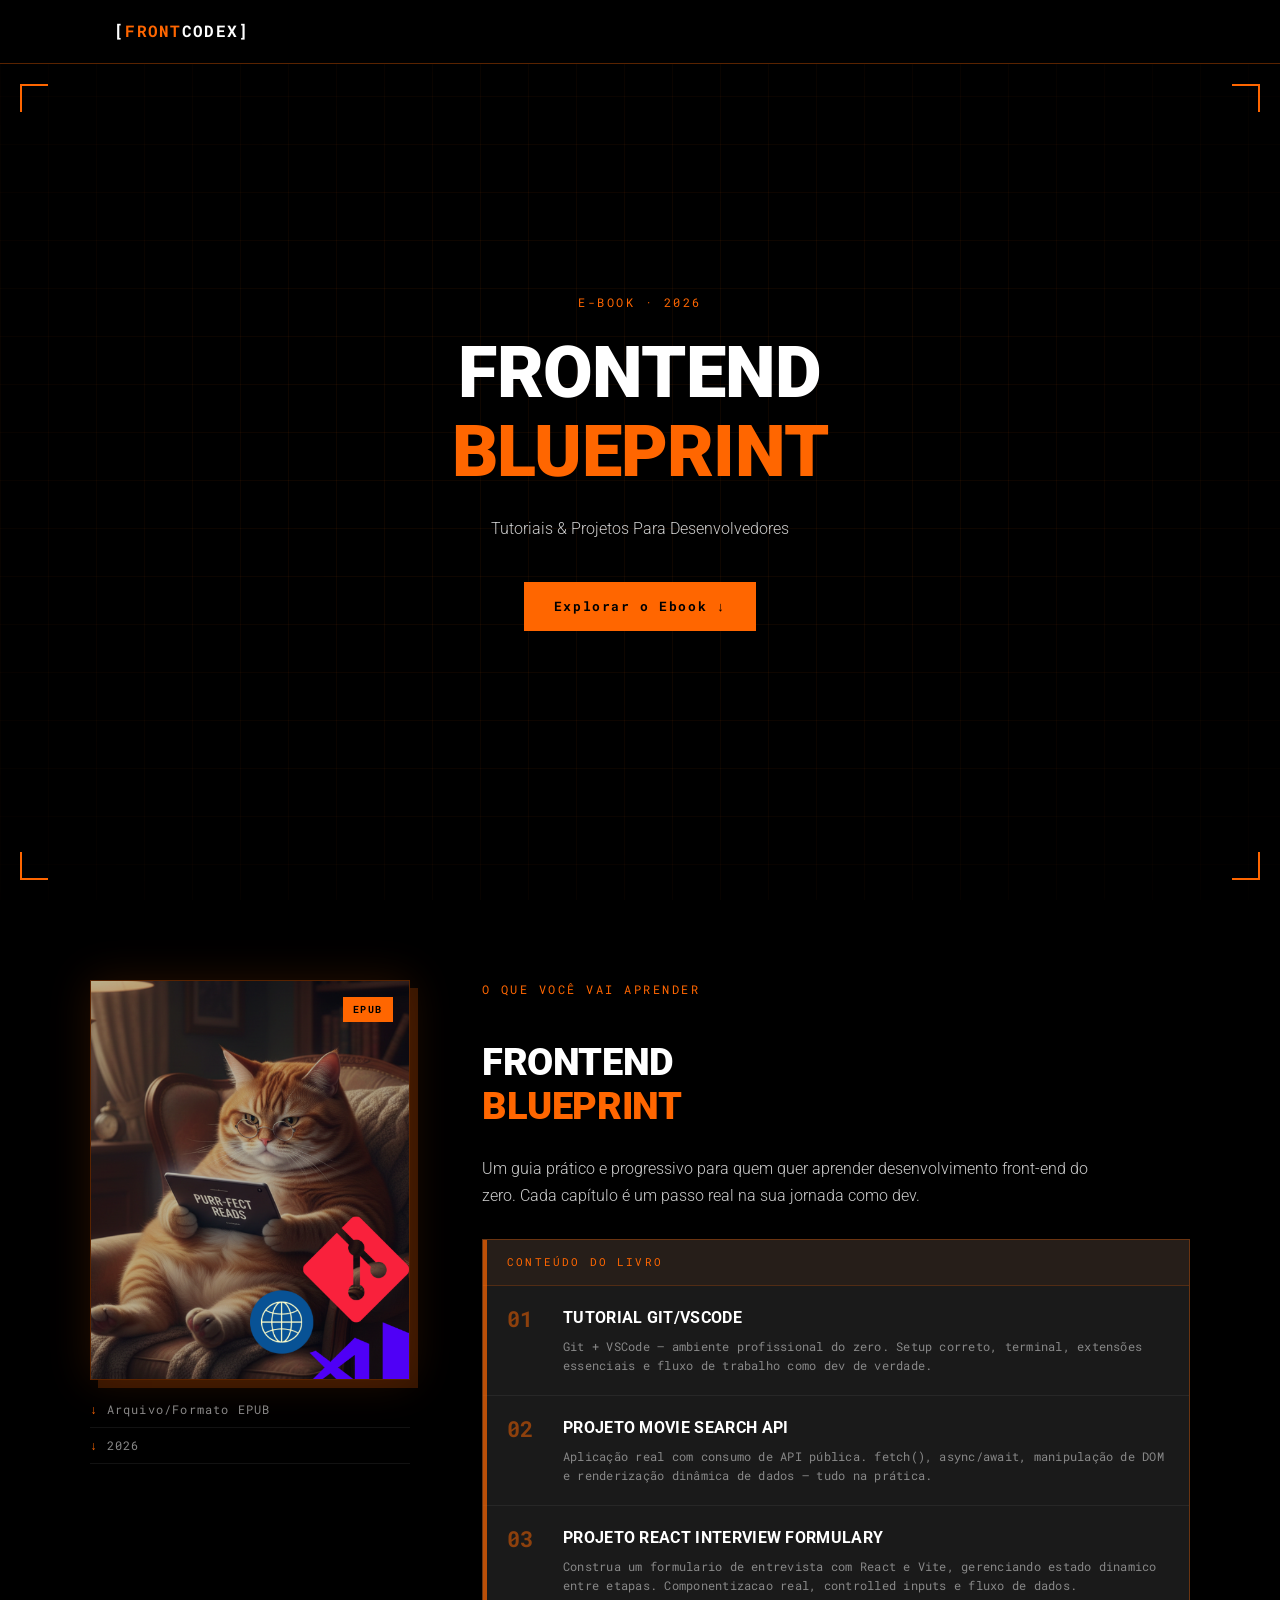
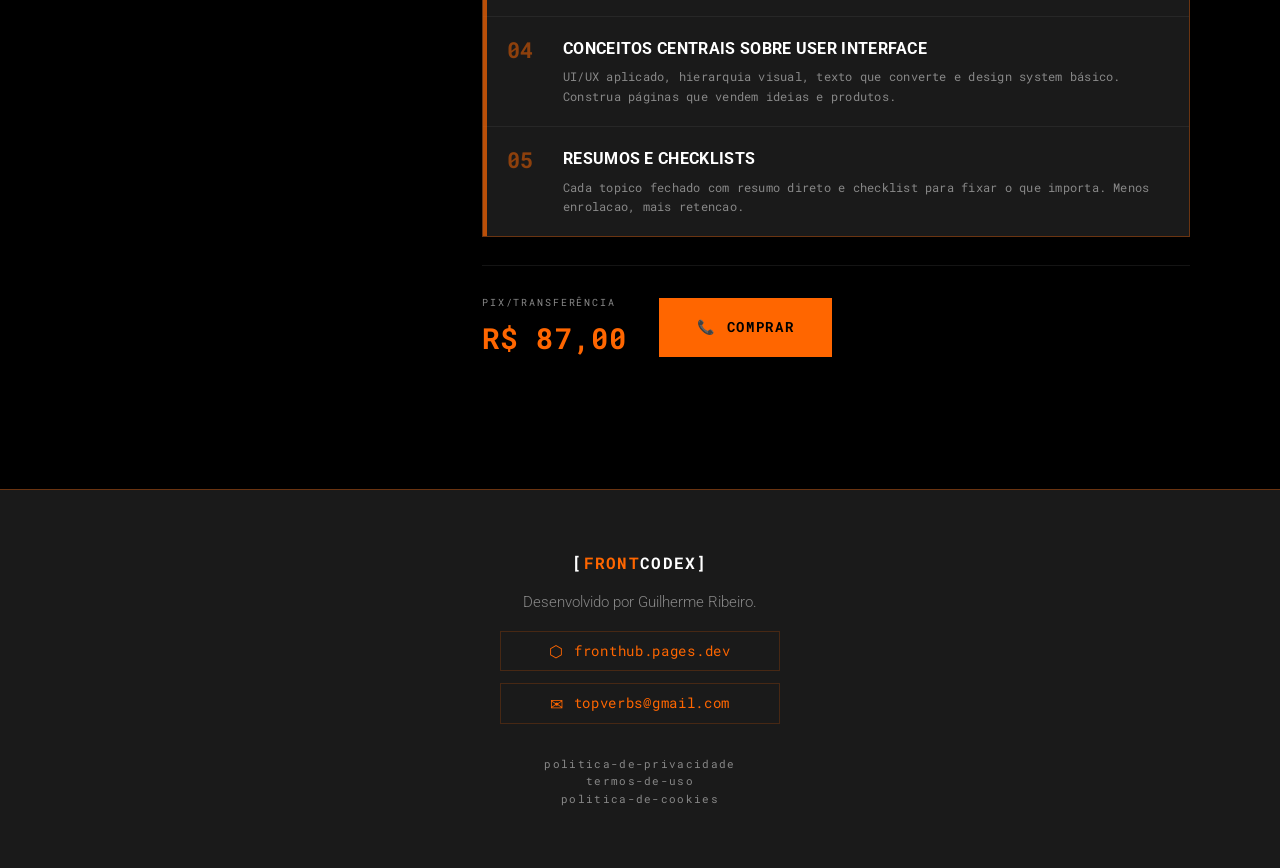
==== commit 2e71dc37: "up" ====
--- a/index.html
+++ b/index.html
@@ -75,7 +75,7 @@
                     </div>
                     <div class="book-meta">
                          <span class="book-meta-item"><span class="accent">↓</span> Arquivo/Formato EPUB</span>
-                         <span class="book-meta-item"><span class="accent">↓</span> Edição 2026</span>
+                         <span class="book-meta-item"><span class="accent">↓</span> 2026</span>
 
                     </div>
                </div>
@@ -96,7 +96,7 @@
                          <div class="summary-chapter">
                               <div class="chapter-num">01</div>
                               <div class="chapter-body">
-                                   <h3 class="chapter-title">Instalação e Configuração</h3>
+                                   <h3 class="chapter-title">Tutorial Git/VSCode</h3>
                                    <p class="chapter-desc">Git + VSCode — ambiente profissional do zero. Setup correto,
                                         terminal, extensões essenciais e fluxo de trabalho como dev de verdade.</p>
                               </div>
@@ -105,7 +105,7 @@
                          <div class="summary-chapter">
                               <div class="chapter-num">02</div>
                               <div class="chapter-body">
-                                   <h3 class="chapter-title">Projeto JavaScript: Movie API</h3>
+                                   <h3 class="chapter-title">Projeto Movie Search API</h3>
                                    <p class="chapter-desc">Aplicação real com consumo de API pública. fetch(),
                                         async/await, manipulação de DOM e renderização dinâmica de dados — tudo na
                                         prática.</p>
@@ -115,18 +115,19 @@
                          <div class="summary-chapter">
                               <div class="chapter-num">03</div>
                               <div class="chapter-body">
-                                   <h3 class="chapter-title">CSS Avançado</h3>
-                                   <p class="chapter-desc">Flexbox, Grid, Media Queries e responsividade profissional.
-                                        Layout moderno e escalável do jeito que o mercado exige.</p>
+                                   <h3 class="chapter-title">Projeto React Interview Formulary</h3>
+                                   <p class="chapter-desc">Construa um formulario de entrevista com React e
+                                        Vite, gerenciando estado dinamico entre etapas. Componentizacao real, controlled
+                                        inputs e fluxo de dados.</p>
                               </div>
                          </div>
 
                          <div class="summary-chapter">
                               <div class="chapter-num">04</div>
                               <div class="chapter-body">
-                                   <h3 class="chapter-title">Projeto React + TypeScript</h3>
-                                   <p class="chapter-desc">Componentes, props, useState com Generics, formulários
-                                        controlados e estrutura de pastas profissional. O stack mais pedido do mercado.
+                                   <h3 class="chapter-title">Conceitos Centrais sobre User Interface</h3>
+                                   <p class="chapter-desc">UI/UX aplicado, hierarquia visual, texto que converte e
+                                        design system básico. Construa páginas que vendem ideias e produtos.
                                    </p>
                               </div>
                          </div>
@@ -134,20 +135,20 @@
                          <div class="summary-chapter">
                               <div class="chapter-num">05</div>
                               <div class="chapter-body">
-                                   <h3 class="chapter-title">Técnicas SEO</h3>
-                                   <p class="chapter-desc">Meta tags, Open Graph, semântica e performance aplicados ao
-                                        seu projeto. Faça o Google encontrar o que você construiu.</p>
+                                   <h3 class="chapter-title">Resumos e checklists</h3>
+                                   <p class="chapter-desc">Cada topico fechado com resumo direto e checklist para fixar
+                                        o que importa. Menos enrolacao, mais retencao.</p>
                               </div>
                          </div>
 
-                         <div class="summary-chapter">
+                         <!-- <div class="summary-chapter">
                               <div class="chapter-num">06</div>
                               <div class="chapter-body">
                                    <h3 class="chapter-title">Interface e Copywriting</h3>
                                    <p class="chapter-desc">UI/UX aplicado, hierarquia visual, texto que converte e
                                         design system básico. Construa páginas que vendem ideias e produtos.</p>
                               </div>
-                         </div>
+                         </div> -->
                     </div>
 
                     <!-- PREÇO + BOTÃO COMPRAR -->
